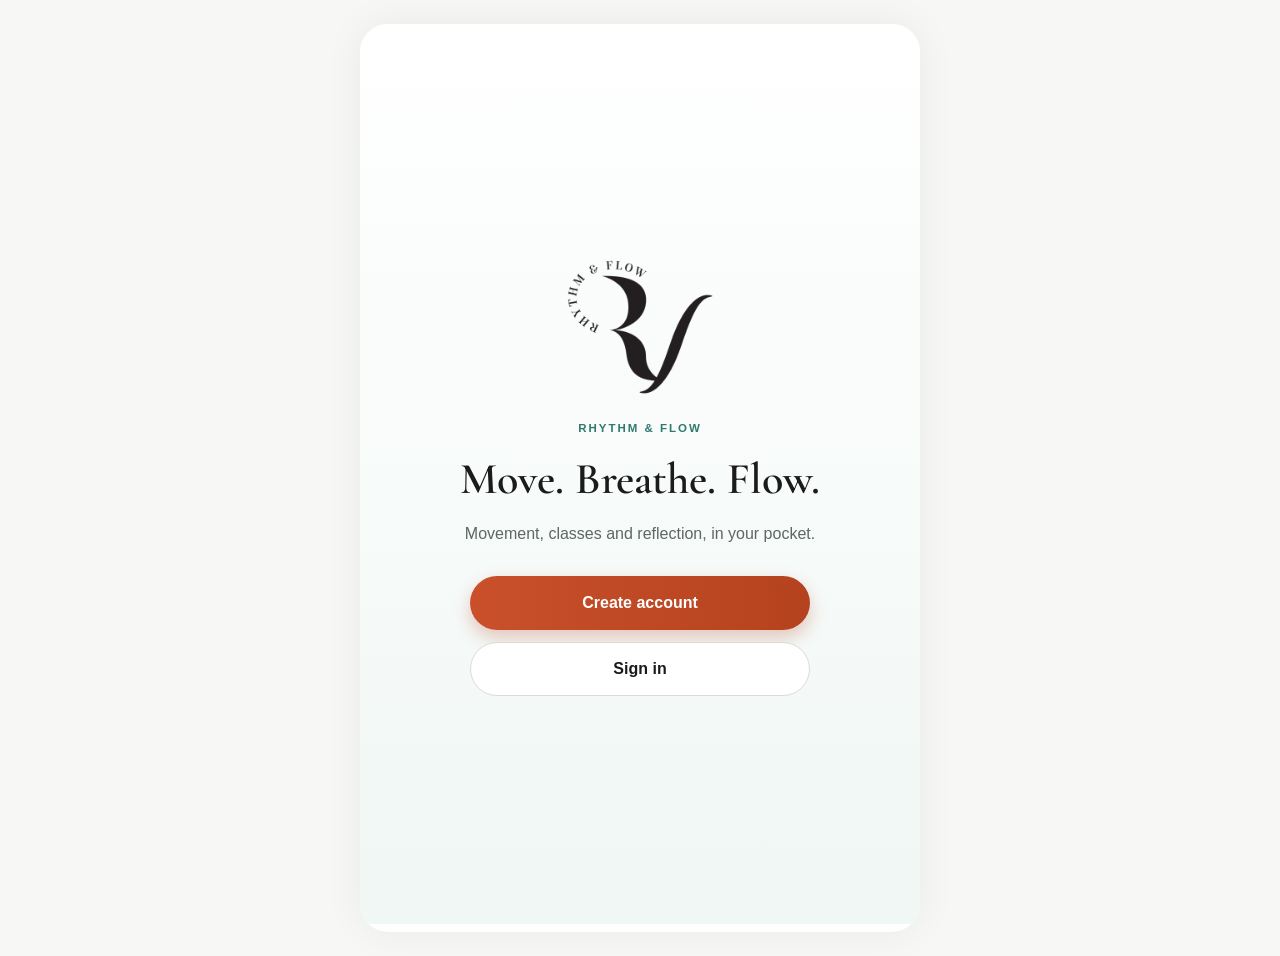
==== backend/RhythmFlow.Api/wwwroot/app/index.html @ 8a4041a7 "Web version of the customer app, served at /app (demo mode, local test server, CI script check)" ====
<!doctype html>
<html lang="en">
<head>
  <meta charset="utf-8">
  <meta name="viewport" content="width=device-width, initial-scale=1, viewport-fit=cover">
  <title>Rhythm &amp; Flow</title>
  <meta name="description" content="Rhythm &amp; Flow: movement, classes and reflection, in your pocket.">
  <meta name="theme-color" content="#2F7A6E">
  <meta name="apple-mobile-web-app-capable" content="yes">
  <meta name="mobile-web-app-capable" content="yes">
  <meta name="apple-mobile-web-app-status-bar-style" content="default">
  <meta name="apple-mobile-web-app-title" content="Rhythm &amp; Flow">
  <meta name="format-detection" content="telephone=no">
  <link rel="manifest" href="manifest.webmanifest">
  <link rel="apple-touch-icon" href="img/icon-180.png">
  <link rel="icon" type="image/png" href="img/icon-192.png">
  <link rel="stylesheet" href="app.css">
</head>
<body>
  <div id="app">
    <main id="view" tabindex="-1" aria-live="polite"></main>
    <nav id="tabs" aria-label="Main" hidden></nav>
  </div>
  <div id="overlay" hidden></div>
  <div id="toast" role="status" aria-live="polite" hidden></div>
  <noscript><p style="padding:24px;font-family:system-ui">Rhythm &amp; Flow needs JavaScript to run. Please turn it on in your browser settings.</p></noscript>
  <script src="js/core.js"></script>
  <script src="js/demo.js"></script>
  <script src="js/auth.js"></script>
  <script src="js/main.js"></script>
  <script src="js/more.js"></script>
  <script src="js/boot.js"></script>
</body>
</html>
---- backend/RhythmFlow.Api/wwwroot/app/app.css ----
/* Rhythm & Flow: mobile web app. Brand colours match the Android app (Theme.kt). */
@font-face {
  font-family: "Cormorant Garamond";
  src: url(fonts/cormorant.ttf) format("truetype");
  font-weight: 300 700; font-style: normal; font-display: swap;
}

:root {
  --teal: #4E978B; --teal-deep: #2F7A6E; --teal-soft: #E3F0ED; --teal-mist: #F0F7F5;
  --tang: #E3633D; --tang-deep: #B5421E; --tang-soft: #FCE9E2;
  --ink: #1B1B1B; --muted: #5F6663; --line: #DADADA; --canvas: #F7F8F6; --surface: #F3F4F2; --error: #B3261E;
  --shadow: 0 6px 18px rgba(27, 61, 56, .10), 0 1px 3px rgba(27, 61, 56, .08);
  --head: "Cormorant Garamond", Georgia, "Times New Roman", serif;
  --body: -apple-system, BlinkMacSystemFont, "SF Pro Text", "Segoe UI", Roboto, "Helvetica Neue", Arial, sans-serif;
  --safe-top: env(safe-area-inset-top, 0px); --safe-bottom: env(safe-area-inset-bottom, 0px);
}
* { box-sizing: border-box; -webkit-tap-highlight-color: transparent; }
html { -webkit-text-size-adjust: 100%; }
body { margin: 0; background: var(--canvas); color: var(--ink); font: 16px/1.5 var(--body); }
#app { max-width: 560px; margin: 0 auto; min-height: 100vh; min-height: 100dvh; background: #fff; position: relative; display: flex; flex-direction: column; box-shadow: 0 0 40px rgba(0,0,0,.06); }
#view { flex: 1; outline: none; padding-top: var(--safe-top); padding-bottom: 8px; }
img { max-width: 100%; }
a { color: var(--teal-deep); }
h1, h2, h3, .head { font-family: var(--head); font-weight: 600; line-height: 1.1; margin: 0; letter-spacing: .1px; }
h1 { font-size: 38px; } h2 { font-size: 28px; } h3 { font-size: 21px; font-weight: 700; }
p { margin: 0; }
.muted { color: var(--muted); } .small { font-size: 13.5px; } .center { text-align: center; }
.grow { flex: 1; min-width: 0; }
.stack { display: flex; flex-direction: column; gap: 12px; } .stack-sm { display: flex; flex-direction: column; gap: 8px; }
.row { display: flex; align-items: center; gap: 12px; } .between { justify-content: space-between; }
.pad { padding: 0 20px; } .pt { padding-top: 16px; } .mt { margin-top: 20px; } .mt-s { margin-top: 10px; } .mb { margin-bottom: 20px; }
.hidden { display: none !important; }
.clamp2 { display: -webkit-box; -webkit-line-clamp: 2; -webkit-box-orient: vertical; overflow: hidden; }
.sr-only { position: absolute; width: 1px; height: 1px; overflow: hidden; clip: rect(0 0 0 0); white-space: nowrap; }

.ic { width: 24px; height: 24px; fill: currentColor; flex: none; }
.ic.sm { width: 18px; height: 18px; } .ic.lg { width: 34px; height: 34px; }

/* header */
.top { display: flex; align-items: center; gap: 6px; padding: 12px 20px 8px; min-height: 64px; }
.top h2 { flex: 1; }
.top .sub { color: var(--muted); font-size: 14px; margin-top: 2px; }
.iconbtn { width: 48px; height: 48px; border: 0; background: transparent; color: var(--ink); border-radius: 50%; display: grid; place-items: center; cursor: pointer; position: relative; margin-left: -12px; }
.iconbtn.right { margin: 0 -10px 0 0; }
.iconbtn:active { background: var(--surface); }
.badge { position: absolute; top: 4px; right: 2px; background: var(--tang-deep); color: #fff; font-size: 11px; font-weight: 700; min-width: 18px; height: 18px; border-radius: 9px; display: grid; place-items: center; padding: 0 4px; }

/* cards, buttons, pills */
.card { display: block; background: #fff; border-radius: 22px; box-shadow: var(--shadow); padding: 16px; color: inherit; text-decoration: none; transition: transform .12s ease; }
a.card:active, button.card:active { transform: scale(.985); }
.card.tint { background: var(--teal-soft); box-shadow: none; } .card.tang { background: var(--tang-soft); box-shadow: none; } .card.mist { background: var(--teal-mist); }
.card.flat { box-shadow: none; border: 1px solid var(--line); }
.btn { display: flex; align-items: center; justify-content: center; gap: 8px; width: 100%; min-height: 54px; padding: 12px 24px; border: 0; border-radius: 28px; font: 600 16px var(--body); color: #fff; text-decoration: none; cursor: pointer;
  background: linear-gradient(90deg, #3B8C7F, var(--teal-deep)); box-shadow: 0 8px 18px rgba(47,122,110,.28); transition: transform .12s ease; }
.btn:active { transform: scale(.97); }
.btn.accent { background: linear-gradient(90deg, #C9502B, var(--tang-deep)); box-shadow: 0 8px 18px rgba(181,66,30,.28); }
.btn.secondary { background: #fff; color: var(--ink); border: 1px solid var(--line); box-shadow: none; }
.btn.danger { background: #fff; color: var(--tang-deep); border: 1px solid var(--tang-deep); box-shadow: none; }
.btn[disabled], .btn.disabled { background: var(--line); color: var(--muted); box-shadow: none; cursor: default; }
.btn.small { min-height: 44px; width: auto; padding: 8px 18px; font-size: 14.5px; }
.linkbtn { background: none; border: 0; color: var(--teal-deep); font: 600 15px var(--body); padding: 12px 8px; min-height: 44px; cursor: pointer; text-decoration: none; }
.linkbtn.danger { color: var(--error); }
.pill { display: inline-block; background: var(--teal-soft); color: var(--teal-deep); font-size: 12.5px; font-weight: 600; padding: 3px 11px; border-radius: 20px; white-space: nowrap; }
.pill.grey { background: var(--surface); color: var(--muted); } .pill.tang { background: var(--tang-soft); color: var(--tang-deep); } .pill.solid { background: var(--tang-deep); color: #fff; }
.pills { display: flex; flex-wrap: wrap; gap: 6px; margin-top: 8px; }
.chips { display: flex; gap: 8px; overflow-x: auto; padding: 4px 20px 8px; scrollbar-width: none; -webkit-overflow-scrolling: touch; }
.chips::-webkit-scrollbar { display: none; }
.chip { flex: none; min-height: 44px; padding: 8px 18px; border-radius: 22px; border: 1px solid var(--line); background: #fff; color: var(--ink); font: 600 15px var(--body); cursor: pointer; }
.chip.on { background: var(--teal-deep); border-color: var(--teal-deep); color: #fff; }

/* forms */
.field { position: relative; margin-bottom: 14px; }
.field label { display: block; font-size: 13px; color: var(--muted); margin: 0 0 4px 6px; font-weight: 600; }
.field input, .field textarea { width: 100%; font: 16px var(--body); padding: 15px 16px; border: 1px solid var(--line); border-radius: 16px; background: #fff; color: var(--ink); outline: none; appearance: none; -webkit-appearance: none; }
.field textarea { min-height: 110px; resize: vertical; }
.field input:focus, .field textarea:focus { border-color: var(--teal-deep); box-shadow: 0 0 0 3px rgba(47,122,110,.18); }
.field.err input, .field.err textarea { border-color: var(--error); }
.field .msg { color: var(--error); font-size: 13px; margin: 4px 0 0 8px; }
.field .eye { position: absolute; right: 4px; bottom: 4px; height: 46px; width: 46px; border: 0; background: none; color: var(--teal); cursor: pointer; display: grid; place-items: center; }
.formerr { color: var(--error); font-size: 14.5px; margin: 0 0 12px; }

/* auth + welcome */
.authwrap { padding: 12px 24px 32px; }
.authwrap .logo { width: 130px; display: block; margin: 8px auto 6px; }
.authwrap h1 { text-align: center; font-size: 34px; margin-top: 6px; }
.authwrap .lead { text-align: center; color: var(--muted); margin: 6px 0 22px; }
.legal { font-size: 13px; color: var(--muted); text-align: center; margin: 4px 0 14px; }
.welcome { min-height: 100dvh; display: flex; flex-direction: column; align-items: center; justify-content: center; padding: 32px 28px; text-align: center; background: linear-gradient(180deg, #fff 0%, var(--teal-mist) 100%); gap: 18px; }
.welcome .logo { width: 150px; }
.welcome h1 { font-size: 44px; }
.eyebrow { font-size: 11.5px; letter-spacing: 2px; color: var(--teal-deep); font-weight: 700; }

/* home */
.greet { padding: 4px 20px 0; } .greet h1 { font-size: 36px; }
.moods { display: grid; grid-template-columns: repeat(3, 1fr); gap: 10px; padding: 0 20px; }
.mood { border: 2px solid transparent; border-radius: 20px; padding: 14px 4px 12px; text-align: center; font: 500 13px var(--body); color: var(--ink); cursor: pointer; min-height: 88px; display: flex; flex-direction: column; align-items: center; gap: 6px; transition: transform .12s ease; }
.mood .em { font-size: 26px; line-height: 1; }
.mood:active { transform: scale(.96); } .mood.on { border-color: var(--ink); }
.sect { display: flex; align-items: center; justify-content: space-between; padding: 0 20px; margin: 22px 0 8px; }
.cards3 { display: grid; grid-template-columns: repeat(3, 1fr); gap: 10px; padding: 0 20px; }
.rhythm { min-height: 118px; border-radius: 22px; padding: 12px; display: flex; flex-direction: column; justify-content: flex-end; text-decoration: none; color: var(--ink); box-shadow: var(--shadow); }
.rhythm h3 { font-size: 18px; } .rhythm span { font-size: 12.5px; color: var(--muted); }
.stat { text-align: center; padding: 14px 6px; } .stat b { display: block; font: 700 28px var(--head); color: var(--teal-deep); } .stat span { font-size: 12px; color: var(--muted); }
.banner { background: linear-gradient(135deg, #000, #2B3A37); color: #fff; border-radius: 24px; padding: 20px; position: relative; overflow: hidden; }
.banner h2 { color: #fff; font-size: 26px; } .banner p { color: rgba(255,255,255,.85); margin: 6px 0 14px; font-size: 14.5px; }
.bar { height: 6px; border-radius: 4px; background: var(--teal-soft); overflow: hidden; margin-top: 10px; } .bar i { display: block; height: 100%; background: var(--teal-deep); border-radius: 4px; }
.hint { background: var(--teal-mist); border: 1px solid var(--teal-soft); border-radius: 16px; padding: 12px 14px; font-size: 14px; display: flex; gap: 10px; align-items: flex-start; }

/* lists */
.list { display: flex; flex-direction: column; gap: 12px; padding: 4px 20px 16px; }
.lesson { display: flex; align-items: center; gap: 14px; }
.thumb { position: relative; width: 84px; height: 84px; border-radius: 16px; flex: none; display: grid; place-items: center; font-size: 34px; background: linear-gradient(135deg, var(--teal-deep), var(--teal)); }
.thumb.dance { background: linear-gradient(135deg, var(--tang), #EE8E6E); } .thumb.barre { background: linear-gradient(135deg, #2D4A44, #4E978B); } .thumb.stretch { background: linear-gradient(135deg, var(--teal), #7DB8AD); } .thumb.meditation { background: linear-gradient(135deg, #3D4F6B, #7C94B8); }
.lockbadge { position: absolute; top: 4px; right: 4px; width: 26px; height: 26px; border-radius: 50%; background: rgba(0,0,0,.6); color: #fff; display: grid; place-items: center; } .lockbadge .ic { width: 14px; height: 14px; }
.round { width: 40px; height: 40px; border-radius: 50%; background: var(--teal-deep); color: #fff; display: grid; place-items: center; flex: none; } .round.off { background: var(--line); }
.round .ic { width: 22px; height: 22px; }
.progcards { display: flex; gap: 10px; overflow-x: auto; padding: 4px 20px 10px; scrollbar-width: none; -webkit-overflow-scrolling: touch; } .progcards::-webkit-scrollbar { display: none; }
.progcard { flex: none; width: 168px; min-height: 84px; display: flex; flex-direction: column; justify-content: space-between; gap: 6px; } .progcard h3 { font-size: 18px; }
.navrow { display: flex; align-items: center; gap: 14px; } .navrow .ic.lead { color: var(--teal-deep); } .navrow .chev { color: var(--muted); }
.search { position: relative; padding: 0 20px; } .search input { padding-left: 46px; } .search .ic { position: absolute; left: 36px; top: 15px; color: var(--teal); width: 22px; height: 22px; }
.empty { text-align: center; padding: 36px 28px; display: flex; flex-direction: column; align-items: center; gap: 8px; }
.empty .badge-ic { width: 64px; height: 64px; border-radius: 50%; background: var(--teal-soft); color: var(--teal-deep); display: grid; place-items: center; font-size: 28px; }
.err-box { text-align: center; padding: 32px 28px; display: flex; flex-direction: column; gap: 12px; align-items: center; color: var(--muted); }

/* lesson + player */
.hero { height: 220px; display: grid; place-items: center; font-size: 80px; position: relative; background: linear-gradient(135deg, var(--teal-deep), var(--teal)); margin-top: calc(var(--safe-top) * -1); padding-top: var(--safe-top); }
.hero.dance { background: linear-gradient(135deg, var(--tang), #EE8E6E); } .hero.barre { background: linear-gradient(135deg, #2D4A44, #4E978B); } .hero.stretch { background: linear-gradient(135deg, var(--teal), #7DB8AD); } .hero.meditation { background: linear-gradient(135deg, #3D4F6B, #7C94B8); }
.hero .iconbtn { position: absolute; top: calc(10px + var(--safe-top)); left: 10px; color: #fff; margin: 0; } .hero .iconbtn.fav { left: auto; right: 10px; }
.needs { display: grid; grid-template-columns: repeat(3, 1fr); gap: 10px; } .needs .card { text-align: center; font-size: 13.5px; padding: 14px 6px; box-shadow: none; background: var(--teal-mist); }
.player { background: #000; min-height: 100vh; min-height: 100dvh; display: flex; flex-direction: column; justify-content: center; margin-top: calc(var(--safe-top) * -1); }
.player video { width: 100%; max-height: 100dvh; background: #000; }
.player .back { position: absolute; top: calc(10px + var(--safe-top)); left: 10px; color: #fff; z-index: 2; background: rgba(0,0,0,.45); margin: 0; }
.player .msg { color: #fff; text-align: center; padding: 24px; display: flex; flex-direction: column; gap: 14px; align-items: center; }

/* tabs */
#tabs { position: sticky; bottom: 0; display: flex; background: #fff; border-top: 1px solid var(--surface); box-shadow: 0 -4px 18px rgba(27,61,56,.08); padding: 6px 4px calc(6px + var(--safe-bottom)); z-index: 5; }
#tabs a { flex: 1; display: flex; flex-direction: column; align-items: center; gap: 2px; padding: 6px 0; min-height: 52px; color: var(--muted); text-decoration: none; font-size: 12px; font-weight: 600; }
#tabs a .pillbg { width: 56px; height: 30px; border-radius: 15px; display: grid; place-items: center; }
#tabs a.on { color: var(--teal-deep); } #tabs a.on .pillbg { background: var(--teal-soft); }

/* misc */
.tabsbar { display: flex; border-bottom: 1px solid var(--line); margin: 0 0 14px; padding: 0 12px; overflow-x: auto; scrollbar-width: none; } .tabsbar::-webkit-scrollbar { display: none; }
.tabsbar button { flex: 1; background: none; border: 0; border-bottom: 3px solid transparent; padding: 12px 10px; font: 600 15px var(--body); color: var(--teal-deep); cursor: pointer; white-space: nowrap; min-height: 48px; }
.tabsbar button.on { border-bottom-color: var(--teal-deep); color: var(--ink); }
.price { font: 700 40px var(--head); } .price small { font: 400 15px var(--body); color: var(--muted); }
.feat { display: flex; gap: 8px; align-items: center; font-size: 15px; } .feat .ic { color: var(--teal); width: 20px; height: 20px; }
.kv { display: flex; justify-content: space-between; gap: 12px; padding: 4px 0; font-size: 15px; }
.avatar { width: 52px; height: 52px; border-radius: 50%; background: var(--teal-deep); color: #fff; display: grid; place-items: center; font: 600 24px var(--head); flex: none; }
.big-check { width: 84px; height: 84px; border-radius: 50%; background: var(--teal-deep); color: #fff; display: grid; place-items: center; margin: 0 auto; } .big-check .ic { width: 48px; height: 48px; }
.centerpage { min-height: 70vh; display: flex; flex-direction: column; align-items: center; justify-content: center; gap: 12px; padding: 28px; text-align: center; }
.dot { width: 10px; height: 10px; border-radius: 50%; background: var(--tang); flex: none; margin-top: 6px; }
.sk { background: linear-gradient(90deg, #eceeed 25%, #f6f7f6 37%, #eceeed 63%); background-size: 400% 100%; animation: sh 1.3s ease infinite; border-radius: 14px; }
@keyframes sh { 0% { background-position: 100% 50% } 100% { background-position: 0 50% } }

#overlay { position: fixed; inset: 0; background: rgba(0,0,0,.45); display: flex; align-items: center; justify-content: center; padding: 24px; z-index: 20; }
#overlay[hidden], #toast[hidden], #tabs[hidden] { display: none; }
.dialog { background: #fff; border-radius: 26px; padding: 24px; width: 100%; max-width: 420px; max-height: 86vh; overflow: auto; }
.dialog h3 { margin-bottom: 10px; } .dialog .acts { display: flex; justify-content: flex-end; gap: 6px; margin-top: 14px; }
#toast { position: fixed; left: 50%; transform: translateX(-50%); bottom: calc(86px + var(--safe-bottom)); background: #2a2d2c; color: #fff; padding: 12px 18px; border-radius: 14px; max-width: min(520px, 92vw); font-size: 14.5px; z-index: 30; box-shadow: 0 8px 24px rgba(0,0,0,.25); }

@media (min-width: 700px) { body { padding: 24px 0; } #app { min-height: calc(100vh - 48px); border-radius: 28px; overflow: hidden; } #view { padding-top: 0; } }
@media (prefers-reduced-motion: reduce) { * { animation: none !important; transition: none !important; } }
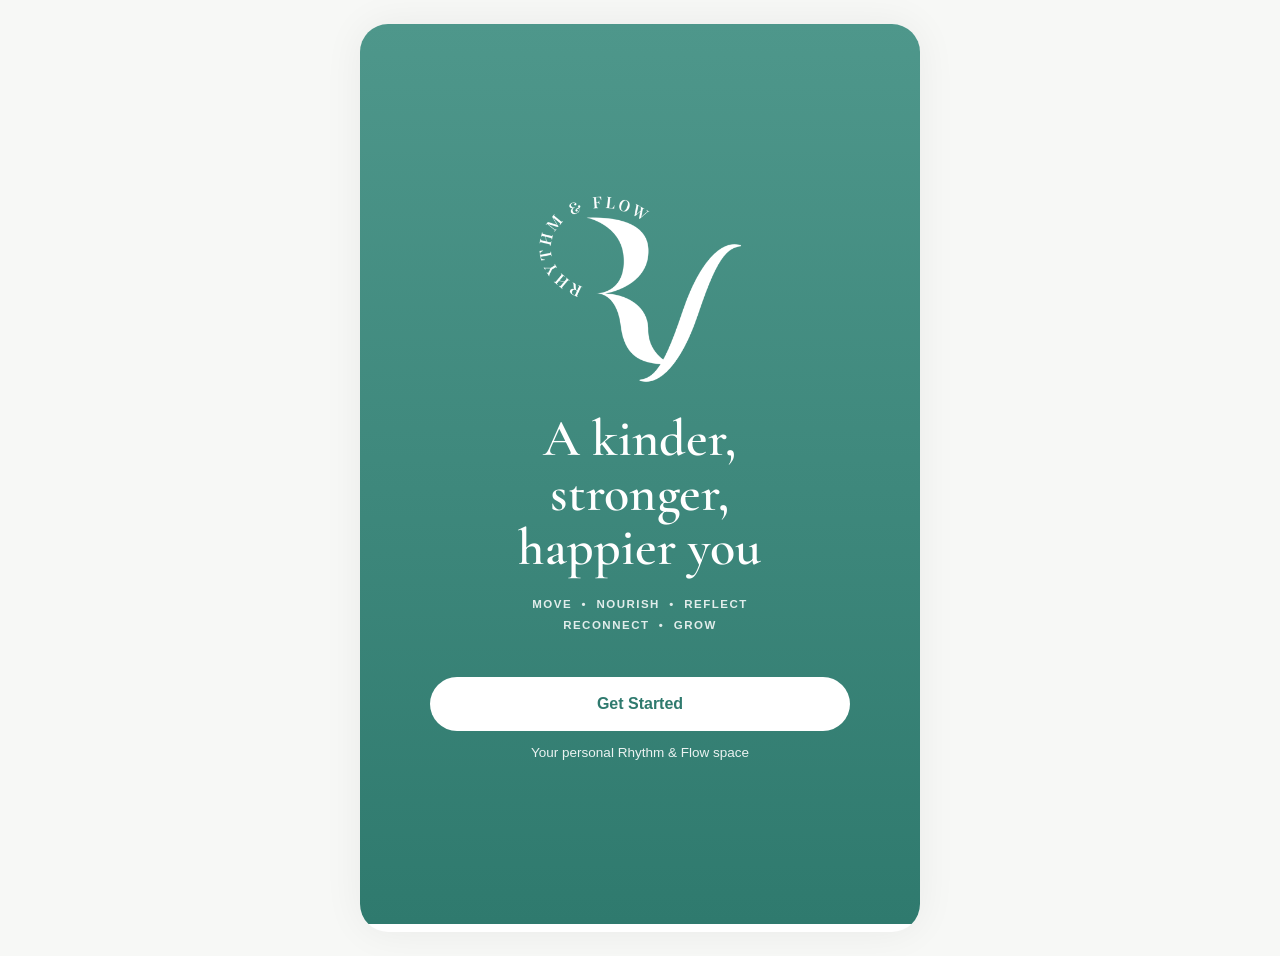
==== commit 2ac9f8a6: "Web version of the app brought up to match the Android app Merges the earlier web branch and finishe" ====
--- a/backend/RhythmFlow.Api/wwwroot/app/index.html
+++ b/backend/RhythmFlow.Api/wwwroot/app/index.html
@@ -28,7 +28,10 @@
   <script src="js/demo.js"></script>
   <script src="js/auth.js"></script>
   <script src="js/main.js"></script>
+  <script src="js/events.js"></script>
+  <script src="js/plans.js"></script>
   <script src="js/more.js"></script>
+  <script src="js/admin.js"></script>
   <script src="js/boot.js"></script>
 </body>
 </html>
--- a/backend/RhythmFlow.Api/wwwroot/app/app.css
+++ b/backend/RhythmFlow.Api/wwwroot/app/app.css
@@ -85,9 +85,11 @@
 .authwrap h1 { text-align: center; font-size: 34px; margin-top: 6px; }
 .authwrap .lead { text-align: center; color: var(--muted); margin: 6px 0 22px; }
 .legal { font-size: 13px; color: var(--muted); text-align: center; margin: 4px 0 14px; }
-.welcome { min-height: 100dvh; display: flex; flex-direction: column; align-items: center; justify-content: center; padding: 32px 28px; text-align: center; background: linear-gradient(180deg, #fff 0%, var(--teal-mist) 100%); gap: 18px; }
-.welcome .logo { width: 150px; }
-.welcome h1 { font-size: 44px; }
+.welcome { min-height: 100dvh; display: flex; flex-direction: column; align-items: center; justify-content: center; padding: 32px 28px; text-align: center; background: linear-gradient(180deg, var(--teal), var(--teal-deep)); color: #fff; gap: 18px; }
+.welcome .logo { width: 210px; }
+.welcome h1 { font-size: 52px; color: #fff; line-height: 1.05; } .welcome .eyebrow.tagline { color: rgba(255,255,255,.85); letter-spacing: 1.5px; line-height: 1.8; }
+.btn.white { background: #fff; color: var(--teal-deep); box-shadow: none; }
+.dialog p.muted { white-space: pre-line; }
 .eyebrow { font-size: 11.5px; letter-spacing: 2px; color: var(--teal-deep); font-weight: 700; }
 
 /* home */
@@ -110,7 +112,8 @@
 .list { display: flex; flex-direction: column; gap: 12px; padding: 4px 20px 16px; }
 .lesson { display: flex; align-items: center; gap: 14px; }
 .thumb { position: relative; width: 84px; height: 84px; border-radius: 16px; flex: none; display: grid; place-items: center; font-size: 34px; background: linear-gradient(135deg, var(--teal-deep), var(--teal)); }
-.thumb.dance { background: linear-gradient(135deg, var(--tang), #EE8E6E); } .thumb.barre { background: linear-gradient(135deg, #2D4A44, #4E978B); } .thumb.stretch { background: linear-gradient(135deg, var(--teal), #7DB8AD); } .thumb.meditation { background: linear-gradient(135deg, #3D4F6B, #7C94B8); }
+.thumb.dance { background: linear-gradient(135deg, var(--tang), #EE8E6E); } .thumb.barre { background: linear-gradient(135deg, #2B3A37, #4E978B); } .thumb.stretch { background: linear-gradient(135deg, var(--teal), #7DB8AD); } .thumb.meditation { background: linear-gradient(135deg, #3D4F6B, #7C94B8); }
+.thumb.strength { background: linear-gradient(135deg, #8A3B2E, #C5604A); } .thumb.breathwork { background: linear-gradient(135deg, #3F7F99, #9AD0DE); }
 .lockbadge { position: absolute; top: 4px; right: 4px; width: 26px; height: 26px; border-radius: 50%; background: rgba(0,0,0,.6); color: #fff; display: grid; place-items: center; } .lockbadge .ic { width: 14px; height: 14px; }
 .round { width: 40px; height: 40px; border-radius: 50%; background: var(--teal-deep); color: #fff; display: grid; place-items: center; flex: none; } .round.off { background: var(--line); }
 .round .ic { width: 22px; height: 22px; }
@@ -124,7 +127,8 @@
 
 /* lesson + player */
 .hero { height: 220px; display: grid; place-items: center; font-size: 80px; position: relative; background: linear-gradient(135deg, var(--teal-deep), var(--teal)); margin-top: calc(var(--safe-top) * -1); padding-top: var(--safe-top); }
-.hero.dance { background: linear-gradient(135deg, var(--tang), #EE8E6E); } .hero.barre { background: linear-gradient(135deg, #2D4A44, #4E978B); } .hero.stretch { background: linear-gradient(135deg, var(--teal), #7DB8AD); } .hero.meditation { background: linear-gradient(135deg, #3D4F6B, #7C94B8); }
+.hero.dance { background: linear-gradient(135deg, var(--tang), #EE8E6E); } .hero.barre { background: linear-gradient(135deg, #2B3A37, #4E978B); } .hero.stretch { background: linear-gradient(135deg, var(--teal), #7DB8AD); } .hero.meditation { background: linear-gradient(135deg, #3D4F6B, #7C94B8); }
+.hero.strength { background: linear-gradient(135deg, #8A3B2E, #C5604A); } .hero.breathwork { background: linear-gradient(135deg, #3F7F99, #9AD0DE); }
 .hero .iconbtn { position: absolute; top: calc(10px + var(--safe-top)); left: 10px; color: #fff; margin: 0; } .hero .iconbtn.fav { left: auto; right: 10px; }
 .needs { display: grid; grid-template-columns: repeat(3, 1fr); gap: 10px; } .needs .card { text-align: center; font-size: 13.5px; padding: 14px 6px; box-shadow: none; background: var(--teal-mist); }
 .player { background: #000; min-height: 100vh; min-height: 100dvh; display: flex; flex-direction: column; justify-content: center; margin-top: calc(var(--safe-top) * -1); }
@@ -160,3 +164,31 @@
 
 @media (min-width: 700px) { body { padding: 24px 0; } #app { min-height: calc(100vh - 48px); border-radius: 28px; overflow: hidden; } #view { padding-top: 0; } }
 @media (prefers-reduced-motion: reduce) { * { animation: none !important; transition: none !important; } }
+
+/* categories: the client's Stretch & Mobility line drawing is an SVG that takes the colour of its surroundings */
+.catsvg { width: 1em; height: 1em; fill: #fff; display: block; } .thumb .catsvg { width: 40px; height: 40px; } .hero .catsvg { width: 96px; height: 96px; opacity: .85; }
+/* every category icon is solid white: the emoji marks are turned into white silhouettes so they match the Stretch & Mobility figure */
+.thumb > span:first-child, .hero > span { filter: brightness(0) invert(1); }
+.rhythm.plain { background: linear-gradient(180deg, #fff, var(--surface)); } .rhythm.plain.tang { background: linear-gradient(180deg, #fff, var(--tang-soft)); } .rhythm.plain.tint { background: linear-gradient(180deg, #fff, var(--teal-soft)); }
+.rhythm.plain h3 { font-size: 18px; }
+.sheet { position: relative; background: #fff; border-radius: 28px 28px 0 0; margin-top: -28px; padding-bottom: 24px; }
+.card.stat span, .stat span { display: block; }
+
+/* events, plans, admin */
+.row.wrap { flex-wrap: wrap; gap: 8px; }
+.detail { display: flex; align-items: center; gap: 8px; font-size: 14.5px; } .detail .ic { color: var(--teal); }
+.poster { display: block; width: 100%; height: 150px; object-fit: cover; border-radius: 14px; }
+.check { display: flex; align-items: center; gap: 10px; font-size: 15px; min-height: 44px; } .check input { width: 22px; height: 22px; accent-color: var(--teal-deep); }
+.field input[type="date"], .field input[type="time"] { min-height: 52px; }
+.row > .field { flex: 1; min-width: 0; }
+.spinner { width: 48px; height: 48px; border-radius: 50%; border: 5px solid var(--teal-soft); border-top-color: var(--teal-deep); animation: spin 1s linear infinite; }
+@keyframes spin { to { transform: rotate(360deg); } }
+details.policy summary { display: flex; justify-content: space-between; align-items: center; gap: 12px; cursor: pointer; list-style: none; min-height: 32px; }
+details.policy summary::-webkit-details-marker { display: none; } details.policy .read { color: var(--teal-deep); font-weight: 600; } details.policy[open] .read::after { content: " less"; }
+details.policy p { margin-top: 10px; }
+.prewrap { white-space: pre-wrap; word-break: break-word; }
+.dialog p { margin: 0 0 6px; }
+
+/* a free practice from the studio's YouTube channel */
+.ytwrap { position: relative; width: 100%; aspect-ratio: 16 / 9; background: #000; } .ytwrap iframe { position: absolute; inset: 0; width: 100%; height: 100%; border: 0; }
+.ytnote { color: rgba(255,255,255,.85); text-align: center; padding: 16px 20px; font-size: 14.5px; } .ytnote a { color: #9ED6CB; font-weight: 600; }
